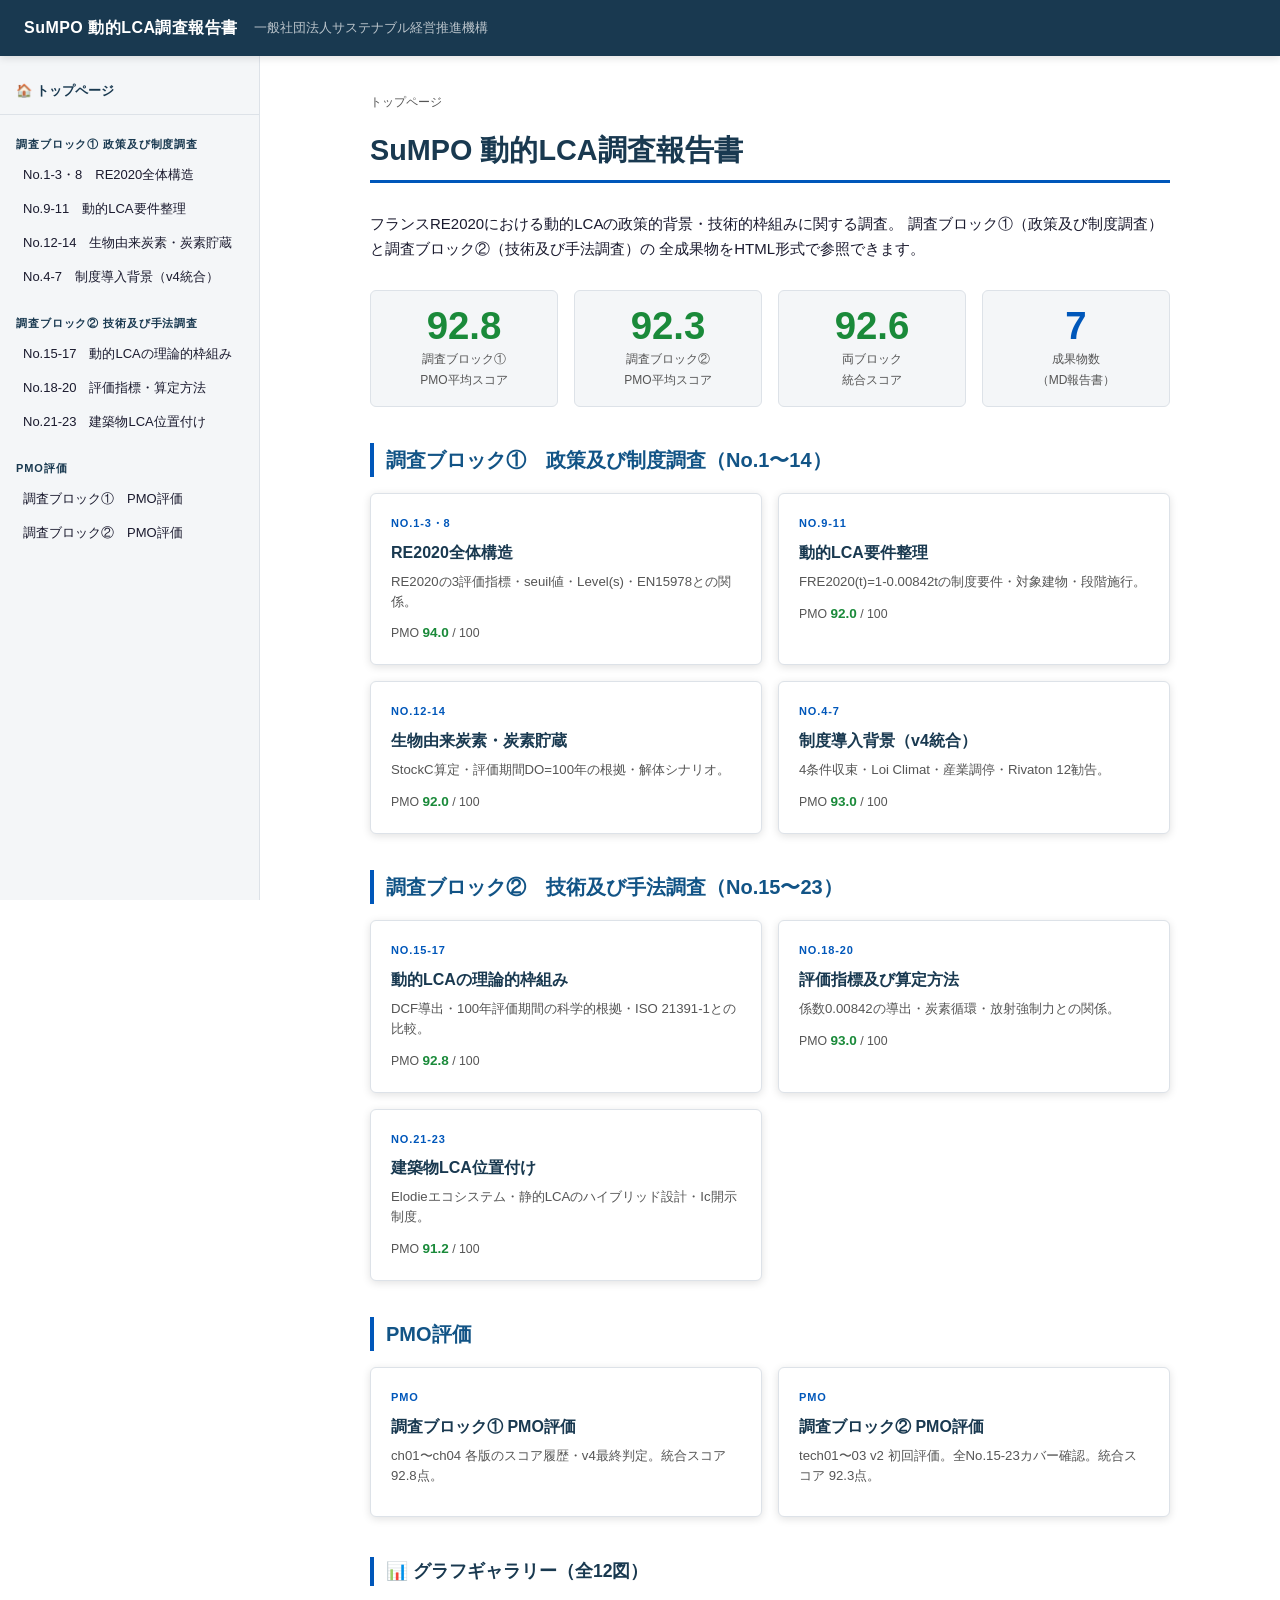
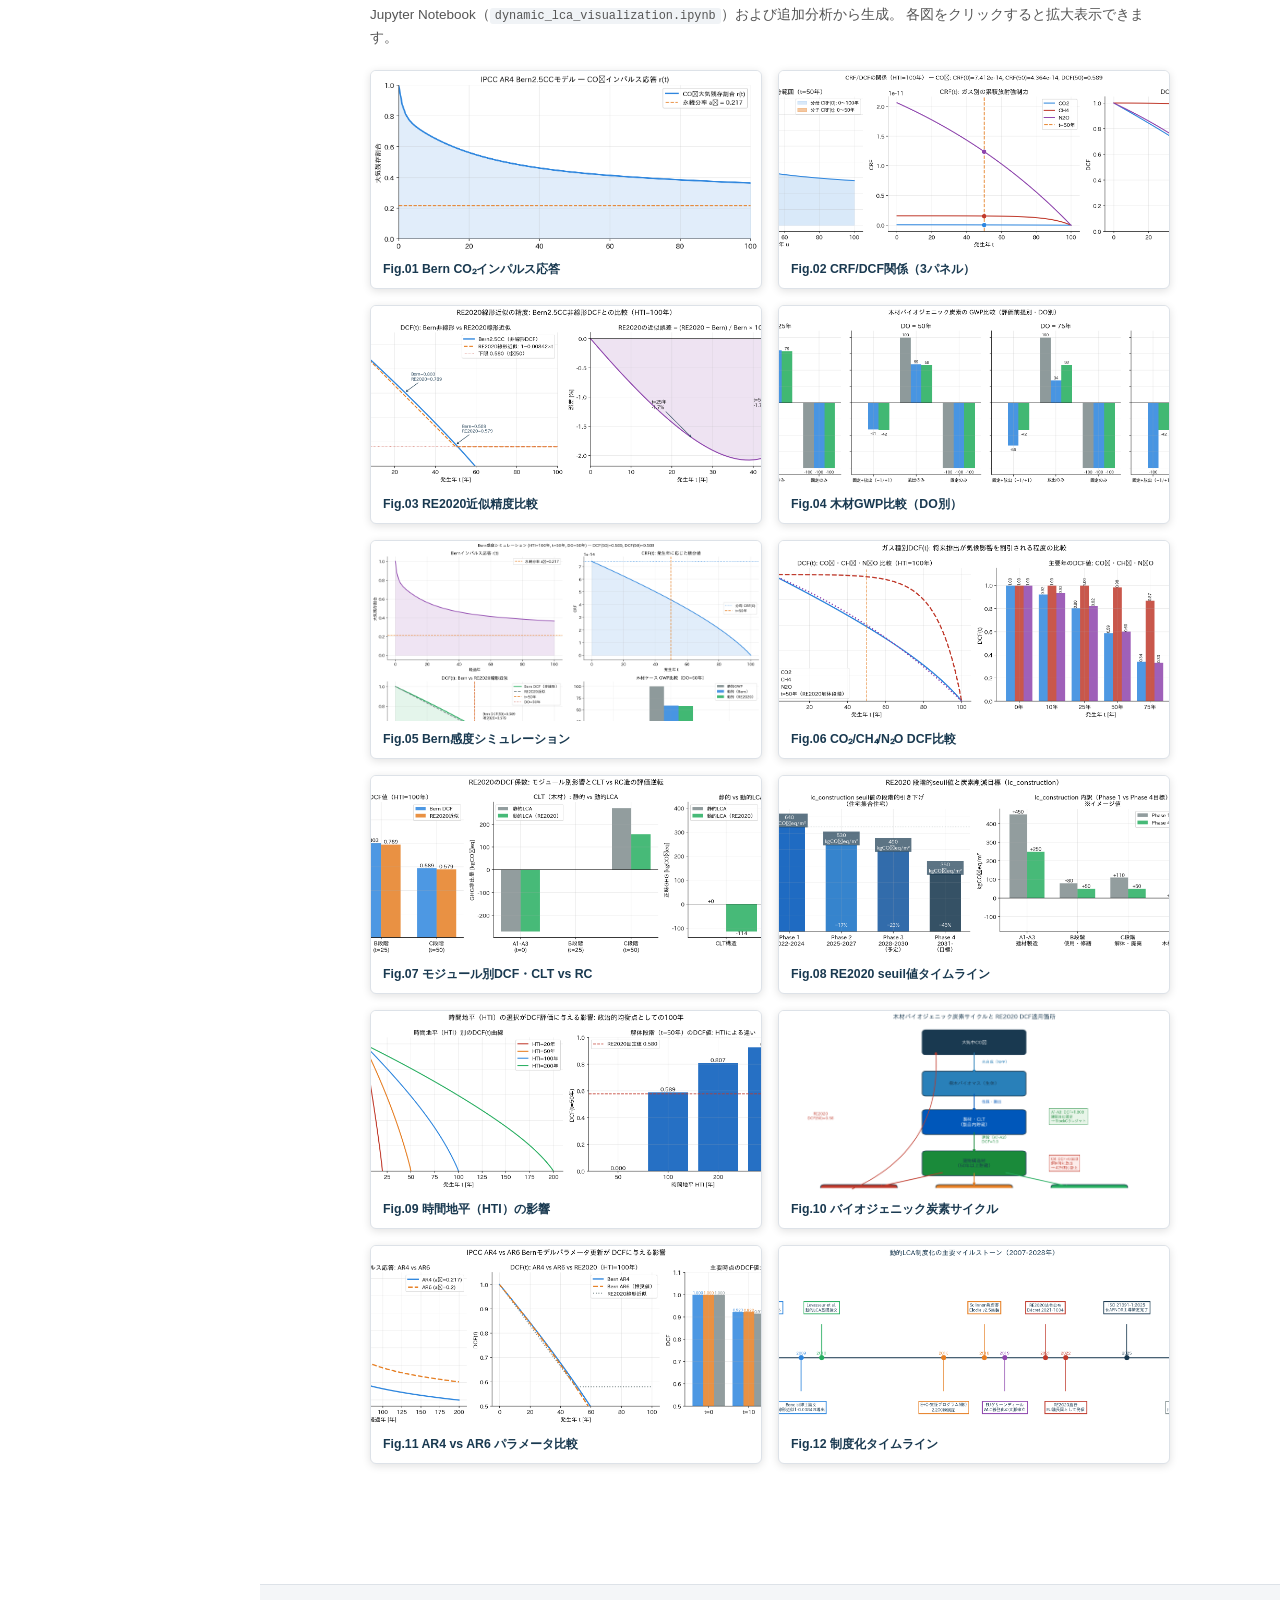
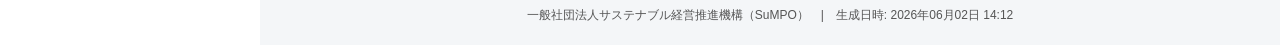
==== project_directories/deliverables/html_report/index.html @ ad0f689a "Add SuMPO-branded presentation template with comprehensive overseas dynamic LCA analysis Replace bas" ====
<!DOCTYPE html>
<html lang="ja">
<head>
  <meta charset="UTF-8">
  <meta name="viewport" content="width=device-width, initial-scale=1">
  <title>SuMPO 動的LCA調査報告書 | トップ</title>
  <link rel="stylesheet" href="assets/style.css">
  <style>
.card-grid { display: grid; grid-template-columns: repeat(auto-fill,minmax(260px,1fr));
             gap: 16px; margin: 16px 0 32px; }
.gallery-grid { display: grid; grid-template-columns: repeat(auto-fill,minmax(300px,1fr));
                gap: 16px; margin: 16px 0 40px; }
.gal-item { display: block; border: 1px solid var(--border); border-radius: var(--radius);
            overflow: hidden; text-decoration: none; color: var(--text);
            box-shadow: var(--shadow); transition: box-shadow .2s, transform .15s; background:#fff; }
.gal-item:hover { box-shadow: 0 6px 20px rgba(0,87,186,.2); transform: translateY(-2px); }
.gal-item img { width: 100%; display: block; height: 180px; object-fit: cover; object-position: top; }
.gal-cap { font-size: .82em; color: var(--navy); padding: 8px 12px; font-weight: 600; }
.card { display: block; background: #fff; border: 1px solid var(--border);
        border-radius: var(--radius); padding: 20px;
        text-decoration: none; color: var(--text);
        box-shadow: var(--shadow); transition: box-shadow .2s, transform .15s; }
.card:hover { box-shadow: 0 6px 20px rgba(0,87,186,.18); transform: translateY(-2px); }
.card-badge { font-size: 11px; font-weight: 700; color: var(--blue);
              text-transform: uppercase; letter-spacing: .08em; margin-bottom: 6px; }
.card-title { font-size: 1rem; font-weight: 700; color: var(--navy); margin-bottom: 6px; }
.card-desc  { font-size: .88em; color: var(--muted); line-height: 1.5; margin-bottom: 10px; }
.card-score { font-size: .82em; color: var(--muted); }
.card-score strong { color: #1a8a3a; font-size: 1.1em; }
</style>
</head>
<body>
<header id="hdr">
  <span class="title">SuMPO 動的LCA調査報告書</span>
  <span class="org">一般社団法人サステナブル経営推進機構</span>
</header>
<nav id="sidebar"><a class="nav-home" href="index.html">🏠 トップページ</a>
<div class="nav-group">
  <div class="nav-group-label">調査ブロック①  政策及び制度調査</div>
  <a href="survey1/ch01.html" class="">No.1-3・8　RE2020全体構造</a>
  <a href="survey1/ch02.html" class="">No.9-11　動的LCA要件整理</a>
  <a href="survey1/ch03.html" class="">No.12-14　生物由来炭素・炭素貯蔵</a>
  <a href="survey1/ch04.html" class="">No.4-7　制度導入背景（v4統合）</a>
</div>
<div class="nav-group">
  <div class="nav-group-label">調査ブロック②  技術及び手法調査</div>
  <a href="survey2/tech01.html" class="">No.15-17　動的LCAの理論的枠組み</a>
  <a href="survey2/tech02.html" class="">No.18-20　評価指標・算定方法</a>
  <a href="survey2/tech03.html" class="">No.21-23　建築物LCA位置付け</a>
</div>
<div class="nav-group">
  <div class="nav-group-label">PMO評価</div>
  <a href="pmo/evaluation_survey1.html" class="">調査ブロック①　PMO評価</a>
  <a href="pmo/evaluation_survey2.html" class="">調査ブロック②　PMO評価</a>
</div></nav>
<main id="main">
  <div id="content">
    <div class="breadcrumb">トップページ</div>
    
<h1>SuMPO 動的LCA調査報告書</h1>
<p>フランスRE2020における動的LCAの政策的背景・技術的枠組みに関する調査。
   調査ブロック①（政策及び制度調査）と調査ブロック②（技術及び手法調査）の
   全成果物をHTML形式で参照できます。</p>

<div class="score-card" style="margin:28px 0">
  <div class="score-item pass"><div class="num">92.8</div><div class="lbl">調査ブロック①<br>PMO平均スコア</div></div>
  <div class="score-item pass"><div class="num">92.3</div><div class="lbl">調査ブロック②<br>PMO平均スコア</div></div>
  <div class="score-item pass"><div class="num">92.6</div><div class="lbl">両ブロック<br>統合スコア</div></div>
  <div class="score-item"><div class="num">7</div><div class="lbl">成果物数<br>（MD報告書）</div></div>
</div>

<h2>調査ブロック①　政策及び制度調査（No.1〜14）</h2>
<div class="card-grid">
<a class="card" href="survey1/ch01.html">
  <div class="card-badge">No.1-3・8</div>
  <div class="card-title">RE2020全体構造</div>
  <div class="card-desc">RE2020の3評価指標・seuil値・Level(s)・EN15978との関係。</div>
  <div class="card-score">PMO <strong>94.0</strong> / 100</div>
</a>
<a class="card" href="survey1/ch02.html">
  <div class="card-badge">No.9-11</div>
  <div class="card-title">動的LCA要件整理</div>
  <div class="card-desc">FRE2020(t)=1-0.00842tの制度要件・対象建物・段階施行。</div>
  <div class="card-score">PMO <strong>92.0</strong> / 100</div>
</a>
<a class="card" href="survey1/ch03.html">
  <div class="card-badge">No.12-14</div>
  <div class="card-title">生物由来炭素・炭素貯蔵</div>
  <div class="card-desc">StockC算定・評価期間DO=100年の根拠・解体シナリオ。</div>
  <div class="card-score">PMO <strong>92.0</strong> / 100</div>
</a>
<a class="card" href="survey1/ch04.html">
  <div class="card-badge">No.4-7</div>
  <div class="card-title">制度導入背景（v4統合）</div>
  <div class="card-desc">4条件収束・Loi Climat・産業調停・Rivaton 12勧告。</div>
  <div class="card-score">PMO <strong>93.0</strong> / 100</div>
</a></div>

<h2>調査ブロック②　技術及び手法調査（No.15〜23）</h2>
<div class="card-grid">
<a class="card" href="survey2/tech01.html">
  <div class="card-badge">No.15-17</div>
  <div class="card-title">動的LCAの理論的枠組み</div>
  <div class="card-desc">DCF導出・100年評価期間の科学的根拠・ISO 21391-1との比較。</div>
  <div class="card-score">PMO <strong>92.8</strong> / 100</div>
</a>
<a class="card" href="survey2/tech02.html">
  <div class="card-badge">No.18-20</div>
  <div class="card-title">評価指標及び算定方法</div>
  <div class="card-desc">係数0.00842の導出・炭素循環・放射強制力との関係。</div>
  <div class="card-score">PMO <strong>93.0</strong> / 100</div>
</a>
<a class="card" href="survey2/tech03.html">
  <div class="card-badge">No.21-23</div>
  <div class="card-title">建築物LCA位置付け</div>
  <div class="card-desc">Elodieエコシステム・静的LCAのハイブリッド設計・Ic開示制度。</div>
  <div class="card-score">PMO <strong>91.2</strong> / 100</div>
</a></div>

<h2>PMO評価</h2>
<div class="card-grid">
  <a class="card" href="pmo/evaluation_survey1.html">
    <div class="card-badge">PMO</div>
    <div class="card-title">調査ブロック① PMO評価</div>
    <div class="card-desc">ch01〜ch04 各版のスコア履歴・v4最終判定。統合スコア 92.8点。</div>
  </a>
  <a class="card" href="pmo/evaluation_survey2.html">
    <div class="card-badge">PMO</div>
    <div class="card-title">調査ブロック② PMO評価</div>
    <div class="card-desc">tech01〜03 v2 初回評価。全No.15-23カバー確認。統合スコア 92.3点。</div>
  </a>
</div>

<h2 class="fig-section-title">📊 グラフギャラリー（全12図）</h2>
<p style="color:var(--muted);font-size:.9em;margin-bottom:20px">
  Jupyter Notebook（<code>dynamic_lca_visualization.ipynb</code>）および追加分析から生成。
  各図をクリックすると拡大表示できます。
</p>
<div class="gallery-grid">
  <a class="gal-item" href="survey2/tech01.html#fig01_bern_impulse">
    <img src="assets/charts/fig01_bern_impulse.png" loading="lazy">
    <div class="gal-cap">Fig.01 Bern CO₂インパルス応答</div>
  </a>
  <a class="gal-item" href="survey2/tech01.html#fig02_crf_dcf_relationship">
    <img src="assets/charts/fig02_crf_dcf_relationship.png" loading="lazy">
    <div class="gal-cap">Fig.02 CRF/DCF関係（3パネル）</div>
  </a>
  <a class="gal-item" href="survey2/tech02.html#fig03_dcf_re2020_vs_bern">
    <img src="assets/charts/fig03_dcf_re2020_vs_bern.png" loading="lazy">
    <div class="gal-cap">Fig.03 RE2020近似精度比較</div>
  </a>
  <a class="gal-item" href="survey1/ch03.html#fig04_wood_gwp_comparison">
    <img src="assets/charts/fig04_wood_gwp_comparison.png" loading="lazy">
    <div class="gal-cap">Fig.04 木材GWP比較（DO別）</div>
  </a>
  <a class="gal-item" href="survey2/tech03.html#fig05_bern_sensitivity">
    <img src="assets/charts/fig05_bern_sensitivity.png" loading="lazy">
    <div class="gal-cap">Fig.05 Bern感度シミュレーション</div>
  </a>
  <a class="gal-item" href="survey2/tech02.html#fig06_gas_dcf_comparison">
    <img src="assets/charts/fig06_gas_dcf_comparison.png" loading="lazy">
    <div class="gal-cap">Fig.06 CO₂/CH₄/N₂O DCF比較</div>
  </a>
  <a class="gal-item" href="survey2/tech02.html#fig07_module_dcf_impact">
    <img src="assets/charts/fig07_module_dcf_impact.png" loading="lazy">
    <div class="gal-cap">Fig.07 モジュール別DCF・CLT vs RC</div>
  </a>
  <a class="gal-item" href="survey1/ch01.html#fig08_seuil_timeline">
    <img src="assets/charts/fig08_seuil_timeline.png" loading="lazy">
    <div class="gal-cap">Fig.08 RE2020 seuil値タイムライン</div>
  </a>
  <a class="gal-item" href="survey2/tech01.html#fig09_time_horizon_comparison">
    <img src="assets/charts/fig09_time_horizon_comparison.png" loading="lazy">
    <div class="gal-cap">Fig.09 時間地平（HTI）の影響</div>
  </a>
  <a class="gal-item" href="survey1/ch03.html#fig10_biogenic_carbon_cycle">
    <img src="assets/charts/fig10_biogenic_carbon_cycle.png" loading="lazy">
    <div class="gal-cap">Fig.10 バイオジェニック炭素サイクル</div>
  </a>
  <a class="gal-item" href="survey2/tech01.html#fig11_ar4_vs_ar6">
    <img src="assets/charts/fig11_ar4_vs_ar6.png" loading="lazy">
    <div class="gal-cap">Fig.11 AR4 vs AR6 パラメータ比較</div>
  </a>
  <a class="gal-item" href="survey1/ch04.html#fig12_policy_timeline">
    <img src="assets/charts/fig12_policy_timeline.png" loading="lazy">
    <div class="gal-cap">Fig.12 制度化タイムライン</div>
  </a>
</div>

  </div>
</main>
<footer id="footer">
  一般社団法人サステナブル経営推進機構（SuMPO）&emsp;|&emsp;生成日時: 2026年06月02日 14:12
</footer>
</body>
</html>
---- project_directories/deliverables/html_report/assets/style.css ----
:root {
  --nav-w: 260px;
  --hdr-h: 56px;
  --blue:  #0057BA;
  --dblue: #125486;
  --navy:  #193950;
  --silver:#C5C9CD;
  --gray:  #f4f6f8;
  --text:  #1a1a2e;
  --muted: #555;
  --code-bg: #f0f3f6;
  --border: #dde2e8;
  --radius: 6px;
  --shadow: 0 2px 8px rgba(0,0,0,.12);
}
*, *::before, *::after { box-sizing: border-box; margin: 0; padding: 0; }
body { font-family: 'Helvetica Neue', Arial, 'Hiragino Kaku Gothic ProN', sans-serif;
       color: var(--text); background: #fff; font-size: 15px; line-height: 1.7; }

/* ── Header ── */
#hdr { position: fixed; top: 0; left: 0; right: 0; height: var(--hdr-h);
       background: var(--navy); color: #fff;
       display: flex; align-items: center; padding: 0 24px;
       z-index: 200; box-shadow: var(--shadow); gap: 16px; }
#hdr .org { font-size: 13px; opacity: .7; white-space: nowrap; }
#hdr .title { font-size: 16px; font-weight: 700; letter-spacing: .03em; }
#hdr a { color: #fff; text-decoration: none; }
#hdr a:hover { text-decoration: underline; }

/* ── Sidebar ── */
#sidebar { position: fixed; top: var(--hdr-h); left: 0; bottom: 0;
           width: var(--nav-w); background: var(--gray);
           border-right: 1px solid var(--border);
           overflow-y: auto; padding: 16px 0; z-index: 100; }
.nav-group { margin-bottom: 8px; }
.nav-group-label { font-size: 11px; font-weight: 700; color: var(--navy);
                   letter-spacing: .08em; text-transform: uppercase;
                   padding: 12px 16px 4px; }
.nav-group a { display: block; font-size: 13px; color: var(--text);
               padding: 6px 16px 6px 20px; text-decoration: none;
               border-left: 3px solid transparent;
               transition: background .15s, border-color .15s; }
.nav-group a:hover { background: #e8ecf0; border-left-color: var(--blue); }
.nav-group a.active { background: #dce8f5; border-left-color: var(--blue);
                      color: var(--dblue); font-weight: 600; }
.nav-home { display: block; font-size: 13px; font-weight: 700; color: var(--navy);
            padding: 8px 16px 12px; text-decoration: none;
            border-bottom: 1px solid var(--border); margin-bottom: 8px; }
.nav-home:hover { color: var(--blue); }

/* ── Main ── */
#main { margin-left: var(--nav-w); padding-top: var(--hdr-h); min-height: 100vh; }
#content { max-width: 880px; margin: 0 auto; padding: 36px 40px 80px; }

/* ── Breadcrumb ── */
.breadcrumb { font-size: 12px; color: var(--muted); margin-bottom: 20px; }
.breadcrumb a { color: var(--blue); text-decoration: none; }
.breadcrumb a:hover { text-decoration: underline; }
.breadcrumb span { margin: 0 6px; }

/* ── Typography ── */
h1 { font-size: 1.8rem; color: var(--navy); border-bottom: 3px solid var(--blue);
     padding-bottom: 10px; margin: 0 0 28px; line-height: 1.3; }
h2 { font-size: 1.25rem; color: var(--dblue); border-left: 4px solid var(--blue);
     padding-left: 12px; margin: 36px 0 14px; }
h3 { font-size: 1.05rem; color: var(--navy); margin: 28px 0 10px; }
h4 { font-size: .95rem; color: var(--dblue); margin: 20px 0 8px; }
p  { margin: 0 0 14px; }
ul, ol { margin: 0 0 14px 22px; }
li { margin-bottom: 4px; }
a  { color: var(--blue); }

/* ── Code ── */
code { background: var(--code-bg); border-radius: 3px; padding: 1px 5px;
       font-size: .88em; font-family: 'Fira Code', 'Courier New', monospace; }
pre  { background: var(--code-bg); border: 1px solid var(--border);
       border-radius: var(--radius); padding: 16px; overflow-x: auto;
       margin: 0 0 18px; line-height: 1.5; }
pre code { background: none; padding: 0; font-size: .87em; }

/* ── Tables ── */
table { border-collapse: collapse; width: 100%; margin: 0 0 20px;
        font-size: .9em; box-shadow: var(--shadow); border-radius: var(--radius);
        overflow: hidden; }
thead tr { background: var(--navy); color: #fff; }
thead th { padding: 10px 14px; text-align: left; font-weight: 600; }
tbody tr:nth-child(even) { background: var(--gray); }
tbody tr:hover { background: #dce8f5; }
td, th { padding: 9px 14px; border-bottom: 1px solid var(--border); }

/* ── Blockquote ── */
blockquote { border-left: 4px solid var(--blue); background: #eef4fb;
             padding: 12px 16px; margin: 0 0 16px; border-radius: 0 var(--radius) var(--radius) 0; }
blockquote p { margin: 0; color: var(--dblue); }

/* ── Score card (PMO) ── */
.score-card { display: flex; gap: 16px; flex-wrap: wrap; margin: 20px 0; }
.score-item { background: var(--gray); border: 1px solid var(--border);
              border-radius: var(--radius); padding: 16px 20px; text-align: center;
              min-width: 140px; flex: 1; }
.score-item .num { font-size: 2.4rem; font-weight: 800; color: var(--blue); line-height: 1; }
.score-item .lbl { font-size: 12px; color: var(--muted); margin-top: 4px; }
.score-item.pass .num { color: #1a8a3a; }

/* ── Section badge ── */
.section-badge { display: inline-block; background: var(--blue); color: #fff;
                 font-size: 11px; font-weight: 700; padding: 2px 8px;
                 border-radius: 3px; margin-right: 8px; letter-spacing: .05em; }

/* ── Footer ── */
#footer { text-align: center; font-size: 12px; color: var(--muted);
          padding: 20px; border-top: 1px solid var(--border);
          background: var(--gray); margin-left: var(--nav-w); }

/* ── Math (KaTeX) ── */
.math-block { overflow-x: auto; margin: 16px 0; padding: 12px; background: var(--code-bg);
              border-radius: var(--radius); border: 1px solid var(--border); }
.katex-display { overflow: auto hidden; }

/* ── Figures ── */
.fig-block { margin: 28px 0; }
.fig-block img { width: 100%; height: auto; border: 1px solid var(--border);
                 border-radius: var(--radius); box-shadow: var(--shadow); }
.fig-caption { font-size: .85em; color: var(--muted); margin-top: 8px;
               text-align: center; font-style: italic; }
.fig-caption strong { color: var(--navy); font-style: normal; }
.fig-section-title { font-size: 1.1rem; font-weight: 700; color: var(--navy);
                     border-left: 4px solid var(--blue); padding-left: 12px;
                     margin: 40px 0 18px; }

/* ── Responsive ── */
@media (max-width: 720px) {
  #sidebar { display: none; }
  #main, #footer { margin-left: 0; }
  #content { padding: 24px 16px 60px; }
}
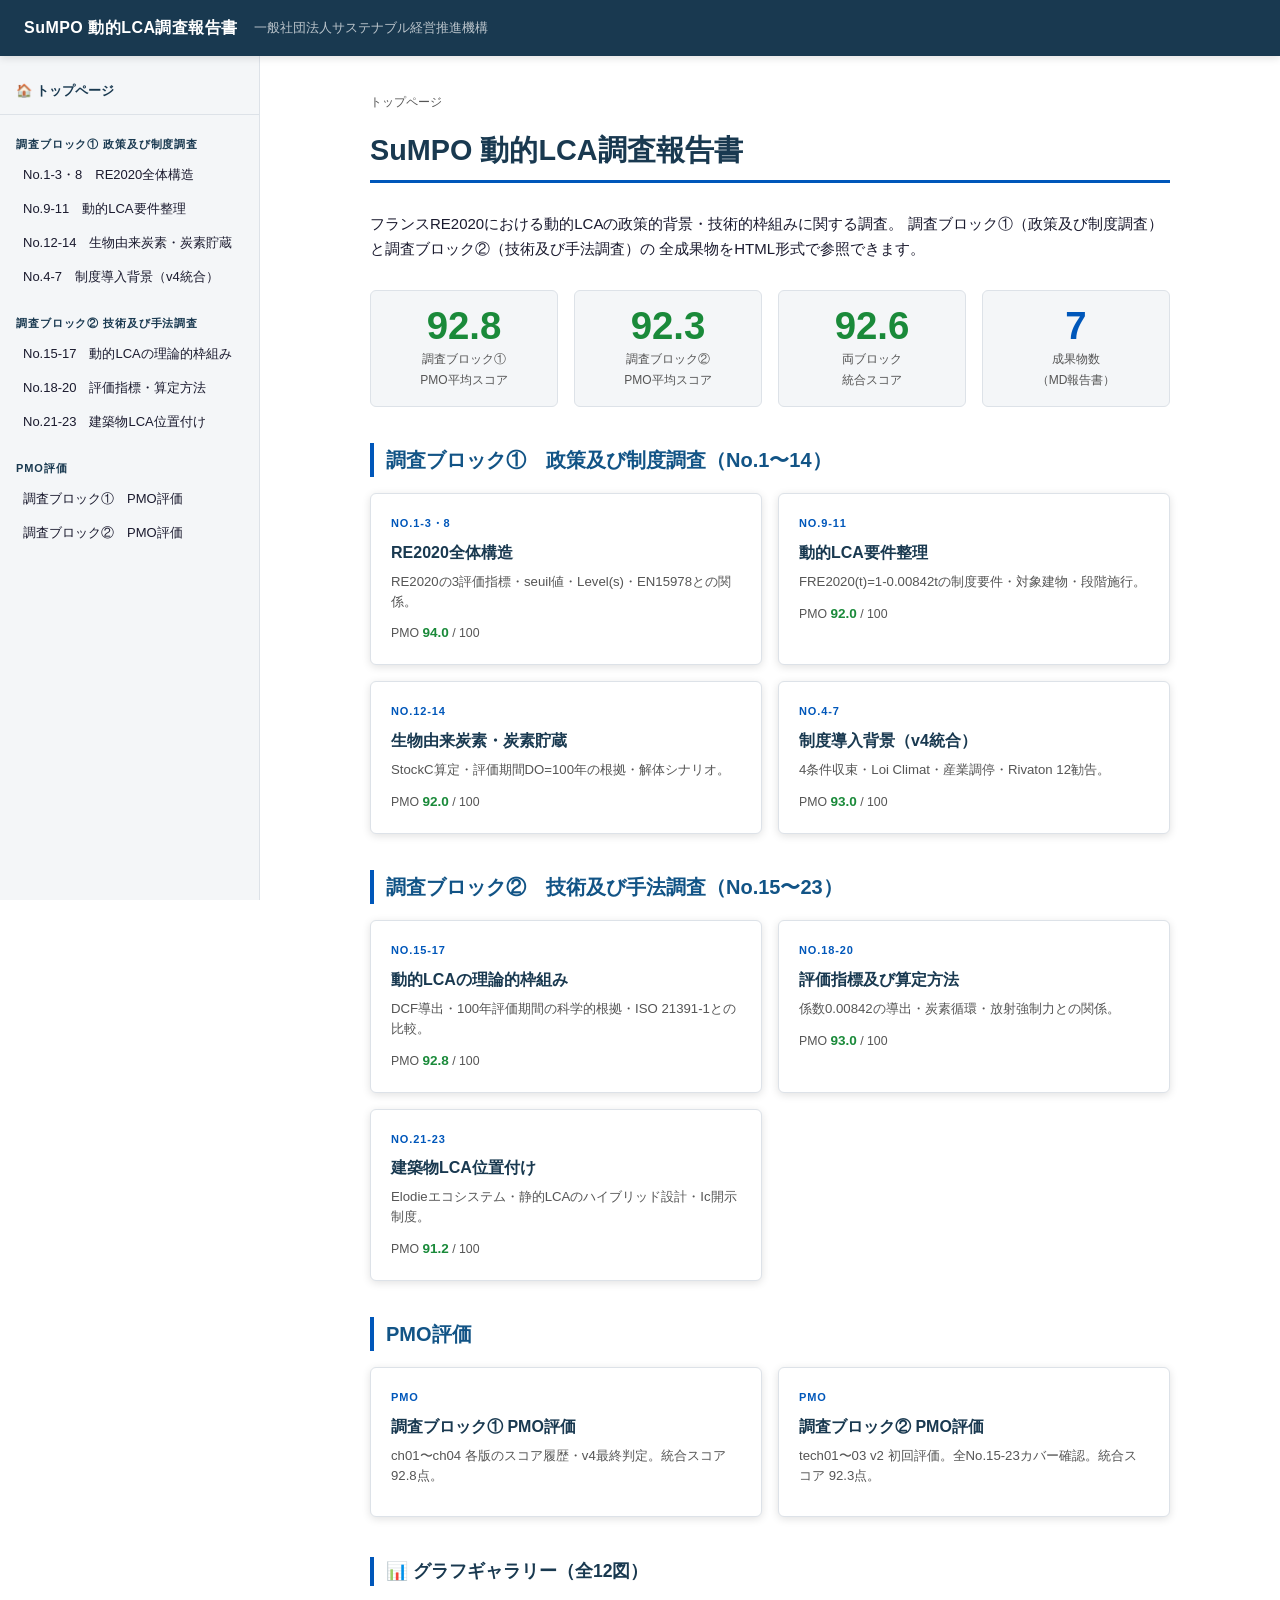
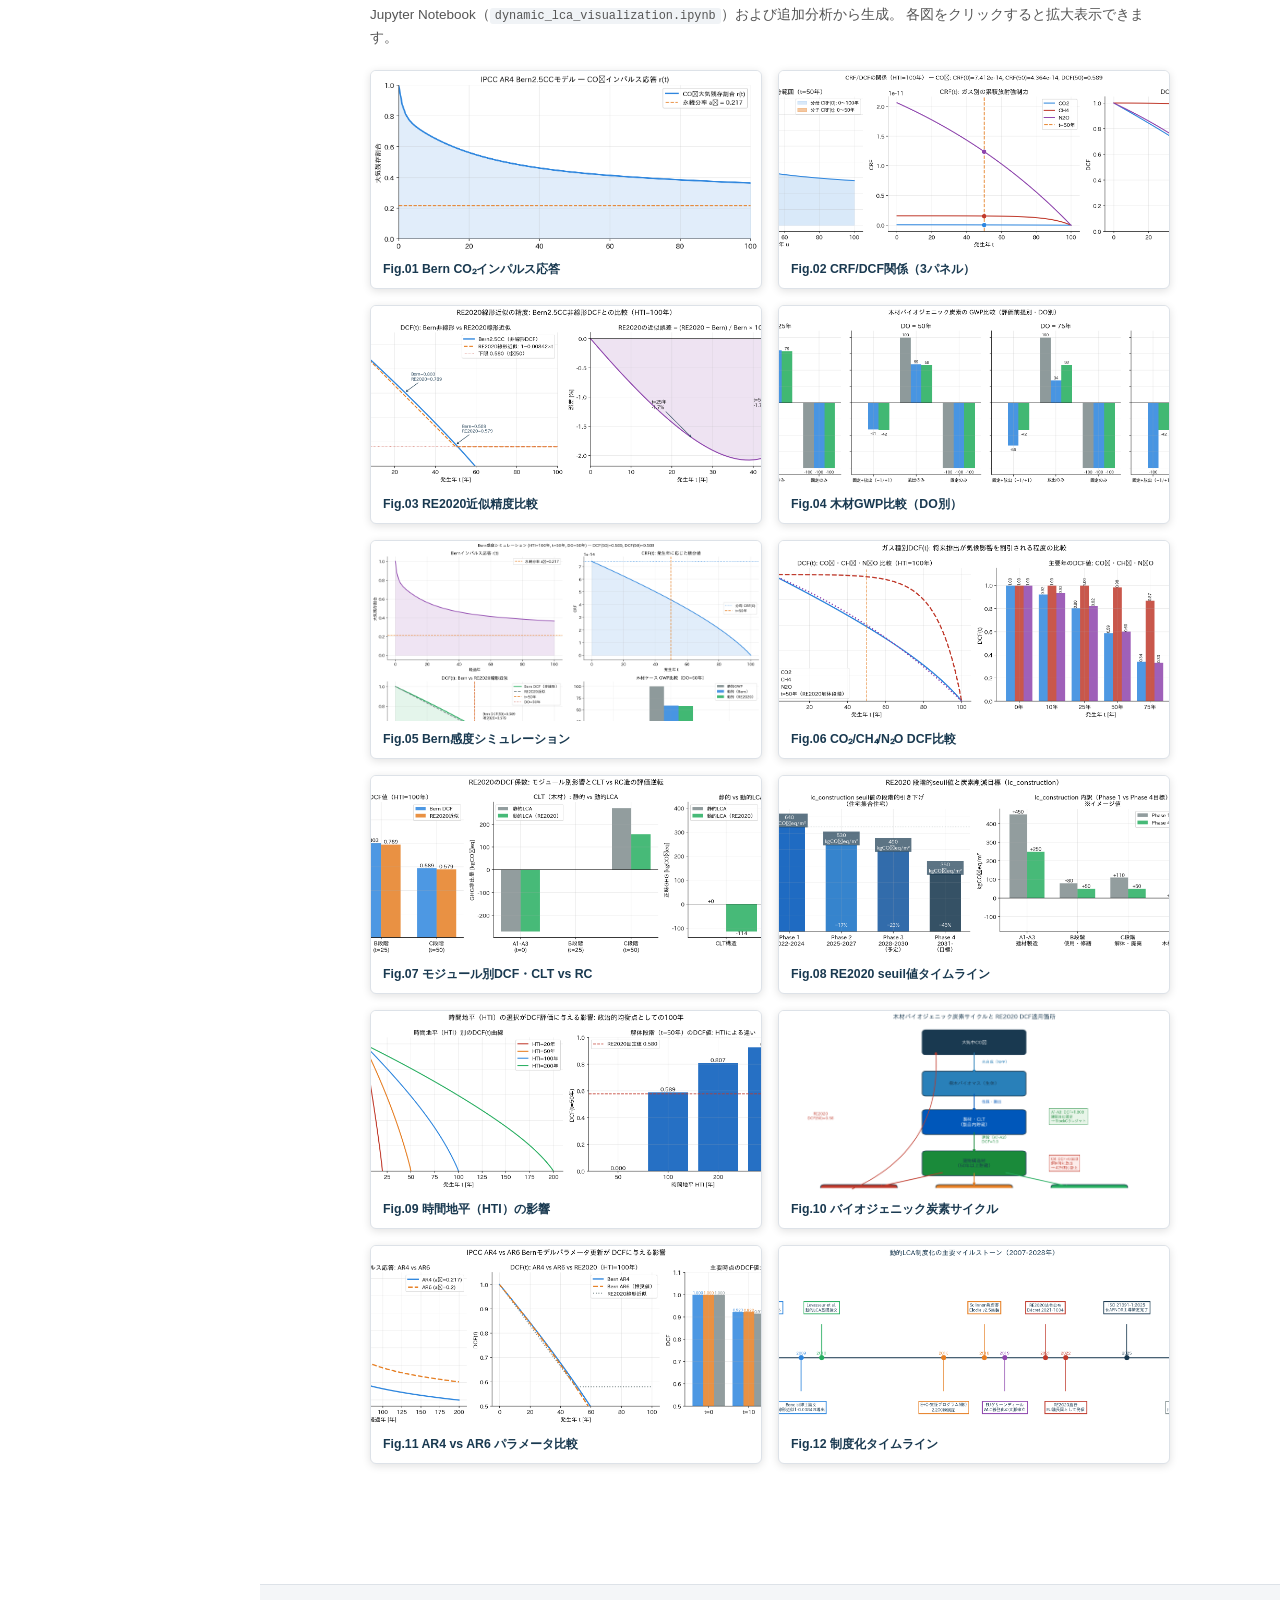
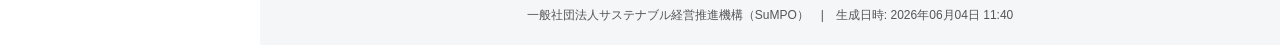
==== commit e49105fa: "Add lightbox image viewer to HTML report with click-to-zoom functionality Implement full-screen imag" ====
--- a/project_directories/deliverables/html_report/index.html
+++ b/project_directories/deliverables/html_report/index.html
@@ -190,7 +190,51 @@
   </div>
 </main>
 <footer id="footer">
-  一般社団法人サステナブル経営推進機構（SuMPO）&emsp;|&emsp;生成日時: 2026年06月02日 14:12
+  一般社団法人サステナブル経営推進機構（SuMPO）&emsp;|&emsp;生成日時: 2026年06月04日 11:40
 </footer>
+
+<!-- Lightbox overlay -->
+<div id="lb-overlay" role="dialog" aria-modal="true">
+  <span id="lb-close" title="閉じる" aria-label="閉じる">&times;</span>
+  <img id="lb-img" src="" alt="">
+  <div id="lb-caption"></div>
+</div>
+
+<script>
+(function(){
+  var overlay = document.getElementById('lb-overlay');
+  var lbImg   = document.getElementById('lb-img');
+  var lbCap   = document.getElementById('lb-caption');
+  var lbClose = document.getElementById('lb-close');
+  function open(src, alt) {
+    lbImg.src = src; lbImg.alt = alt;
+    lbCap.textContent = alt;
+    overlay.classList.add('open');
+    document.body.style.overflow = 'hidden';
+  }
+  function close() {
+    overlay.classList.remove('open');
+    document.body.style.overflow = '';
+    lbImg.src = '';
+  }
+  document.querySelectorAll('.fig-block img, .gallery-item img').forEach(function(img) {
+    img.addEventListener('click', function() {
+      var cap = img.alt || '';
+      var capEl = img.closest('.fig-block, .gallery-item');
+      if (capEl) {
+        var c = capEl.querySelector('.fig-caption, .gallery-caption');
+        if (c) cap = c.textContent.trim();
+      }
+      open(img.src, cap);
+    });
+  });
+  overlay.addEventListener('click', function(e) {
+    if (e.target === overlay || e.target === lbClose) close();
+  });
+  document.addEventListener('keydown', function(e) {
+    if (e.key === 'Escape') close();
+  });
+})();
+</script>
 </body>
 </html>
--- a/project_directories/deliverables/html_report/assets/style.css
+++ b/project_directories/deliverables/html_report/assets/style.css
@@ -121,7 +121,9 @@
 /* ── Figures ── */
 .fig-block { margin: 28px 0; }
 .fig-block img { width: 100%; height: auto; border: 1px solid var(--border);
-                 border-radius: var(--radius); box-shadow: var(--shadow); }
+                 border-radius: var(--radius); box-shadow: var(--shadow);
+                 cursor: zoom-in; transition: opacity .15s; }
+.fig-block img:hover { opacity: .88; }
 .fig-caption { font-size: .85em; color: var(--muted); margin-top: 8px;
                text-align: center; font-style: italic; }
 .fig-caption strong { color: var(--navy); font-style: normal; }
@@ -129,6 +131,22 @@
                      border-left: 4px solid var(--blue); padding-left: 12px;
                      margin: 40px 0 18px; }
 
+/* ── Lightbox ── */
+#lb-overlay { display: none; position: fixed; inset: 0; z-index: 9000;
+              background: rgba(0,0,0,.82); align-items: center;
+              justify-content: center; cursor: zoom-out; padding: 24px; }
+#lb-overlay.open { display: flex; }
+#lb-overlay img { max-width: 92vw; max-height: 90vh; object-fit: contain;
+                  border-radius: var(--radius); box-shadow: 0 4px 32px rgba(0,0,0,.5);
+                  cursor: default; }
+#lb-caption { position: fixed; bottom: 16px; left: 50%; transform: translateX(-50%);
+              background: rgba(0,0,0,.65); color: #eee; font-size: .82em;
+              padding: 6px 16px; border-radius: 20px; max-width: 80vw;
+              text-align: center; pointer-events: none; }
+#lb-close { position: fixed; top: 16px; right: 20px; color: #fff; font-size: 2rem;
+            line-height: 1; cursor: pointer; user-select: none;
+            text-shadow: 0 1px 4px rgba(0,0,0,.6); }
+
 /* ── Responsive ── */
 @media (max-width: 720px) {
   #sidebar { display: none; }
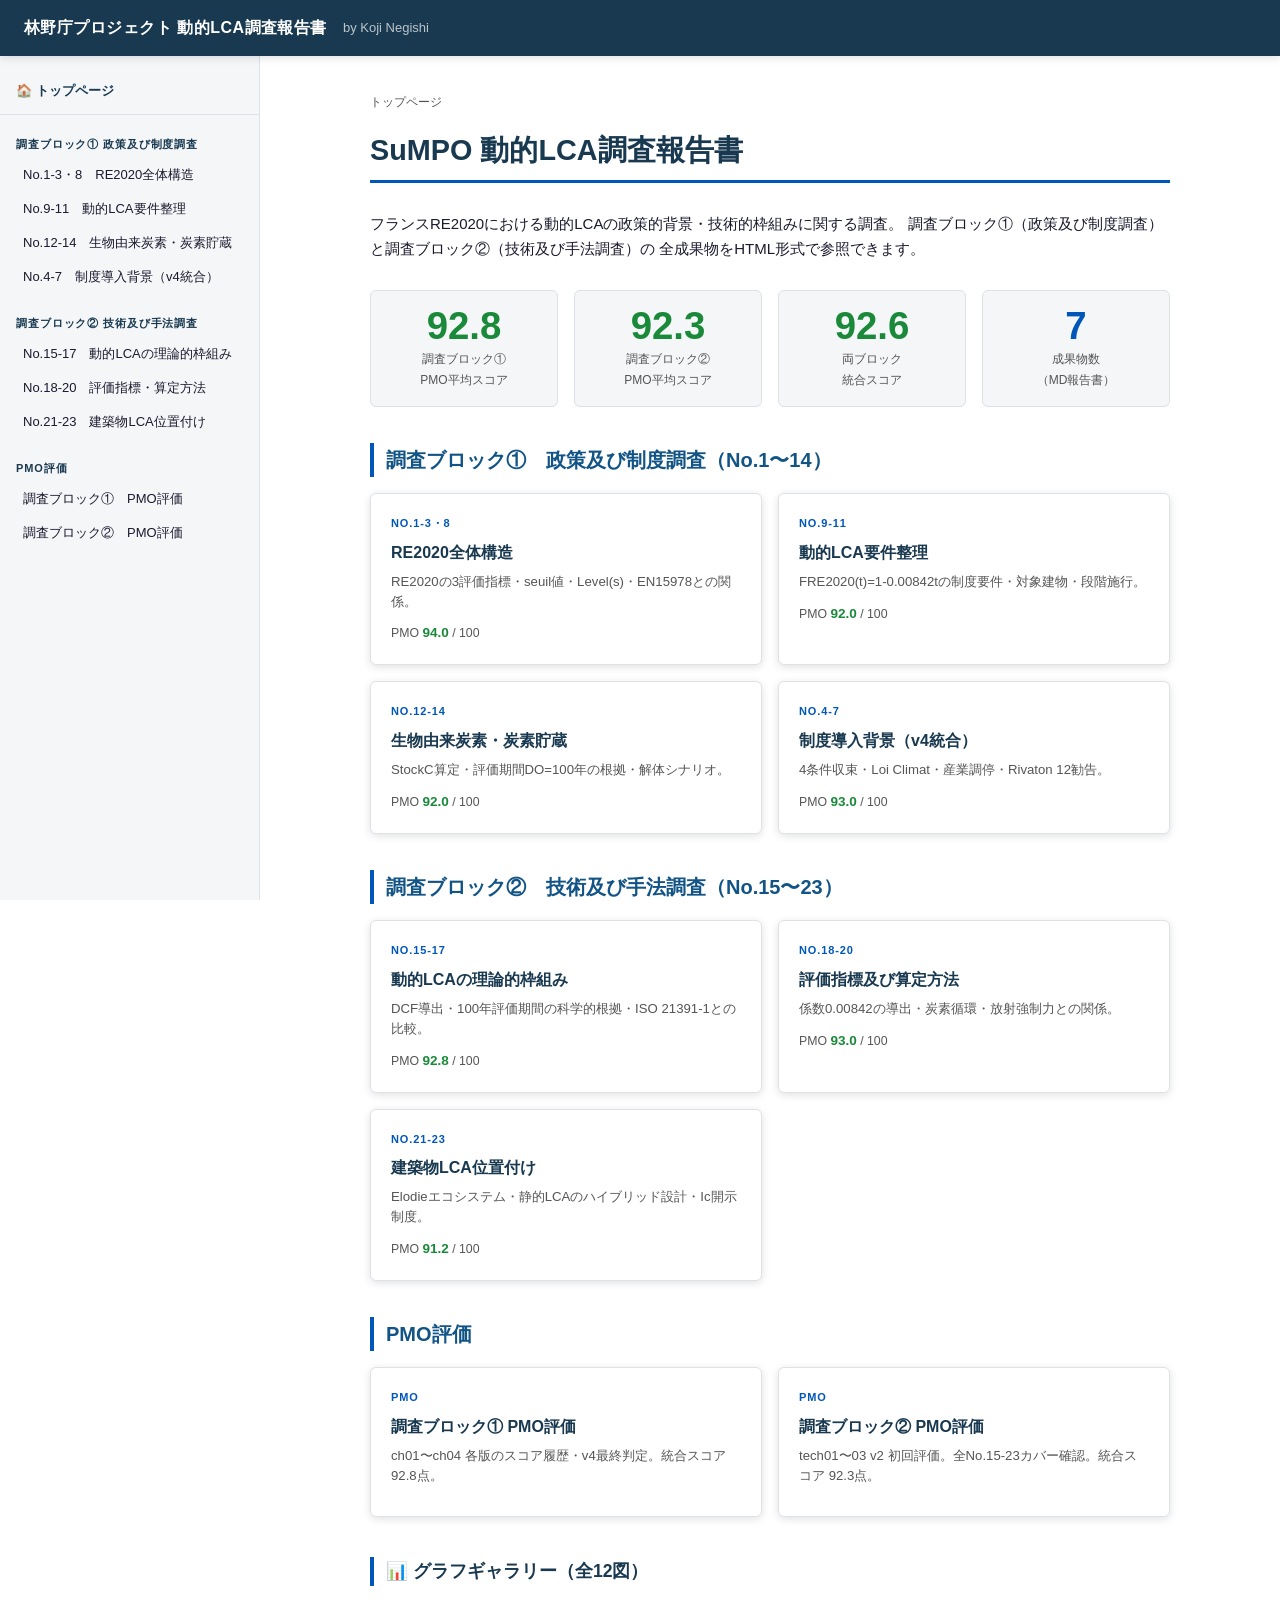
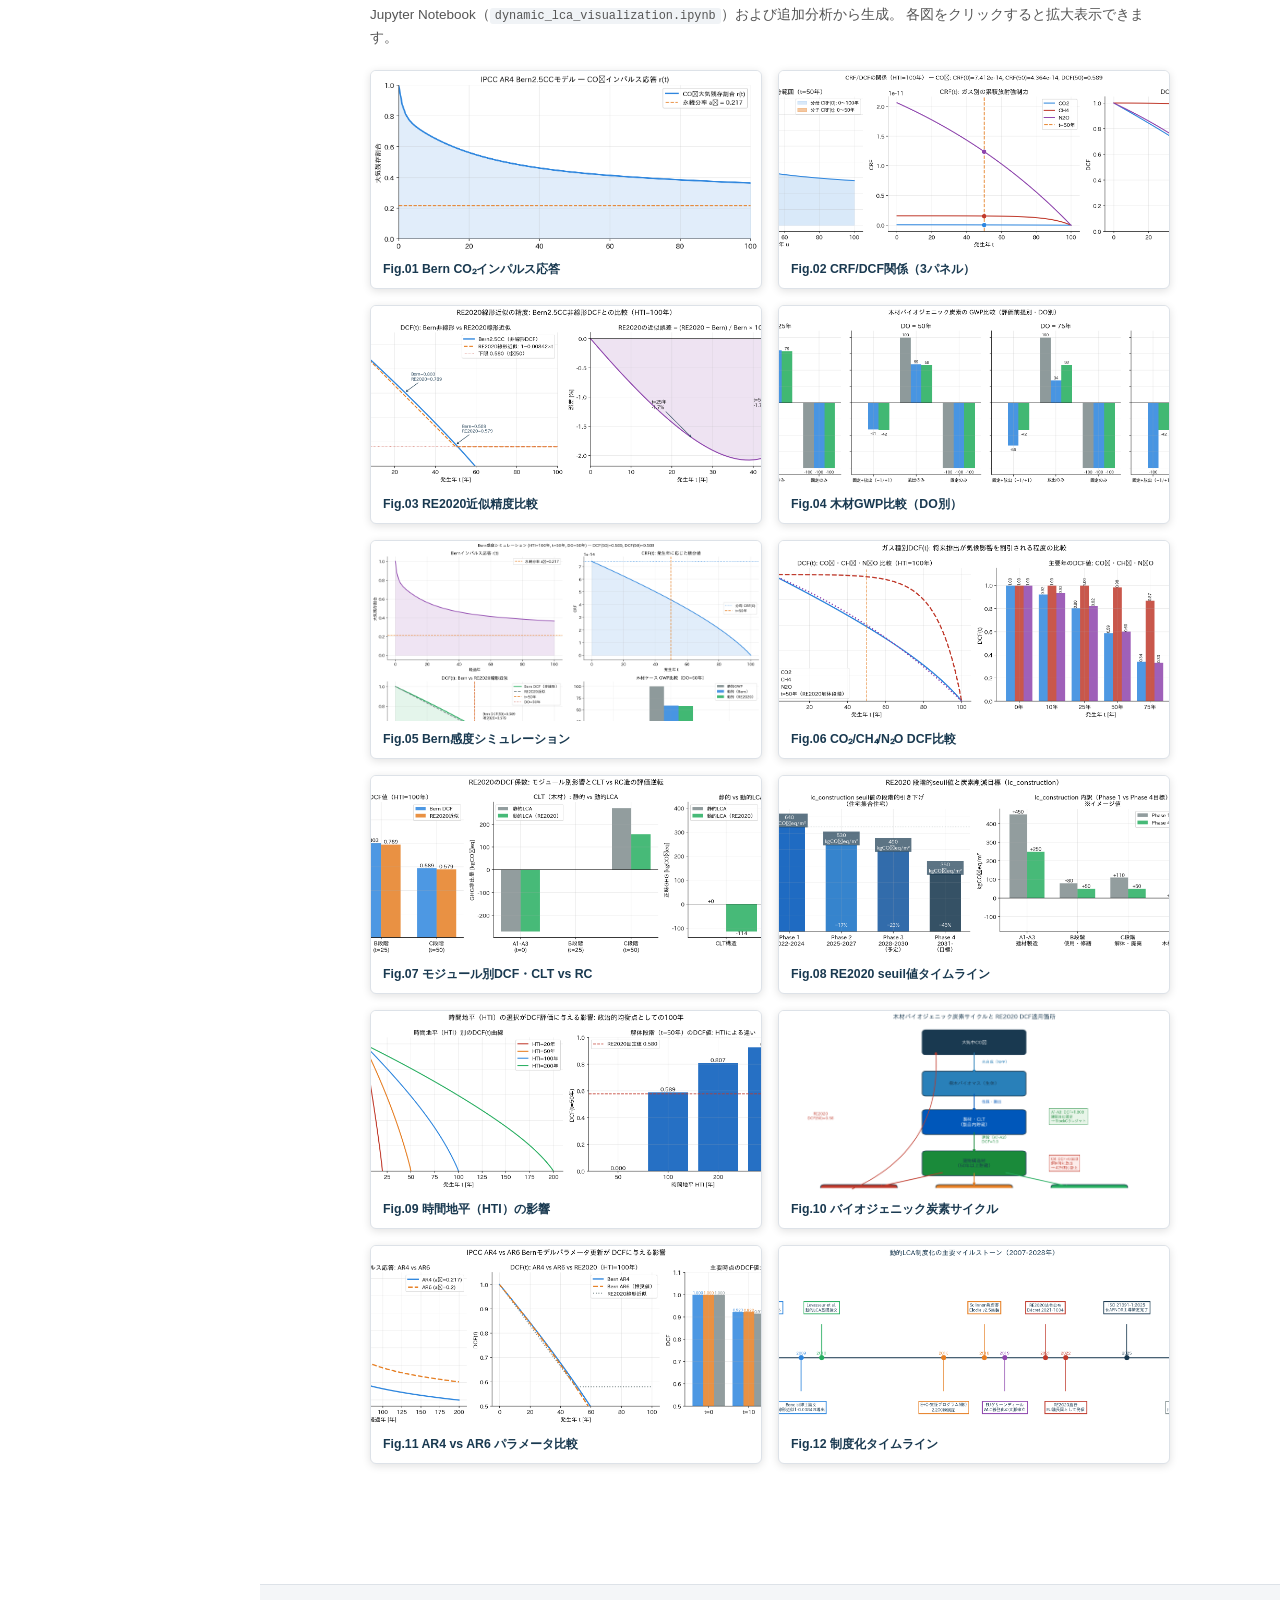
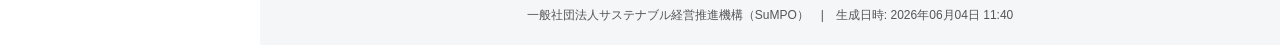
==== commit c77a2b0e: "Fix dynamic_lca import errors and add model parameter diagnostics to visualization notebook Update i" ====
--- a/project_directories/deliverables/html_report/index.html
+++ b/project_directories/deliverables/html_report/index.html
@@ -31,8 +31,8 @@
 </head>
 <body>
 <header id="hdr">
-  <span class="title">SuMPO 動的LCA調査報告書</span>
-  <span class="org">一般社団法人サステナブル経営推進機構</span>
+  <span class="title">林野庁プロジェクト 動的LCA調査報告書</span>
+  <span class="org">by Koji Negishi</span>
 </header>
 <nav id="sidebar"><a class="nav-home" href="index.html">🏠 トップページ</a>
 <div class="nav-group">
